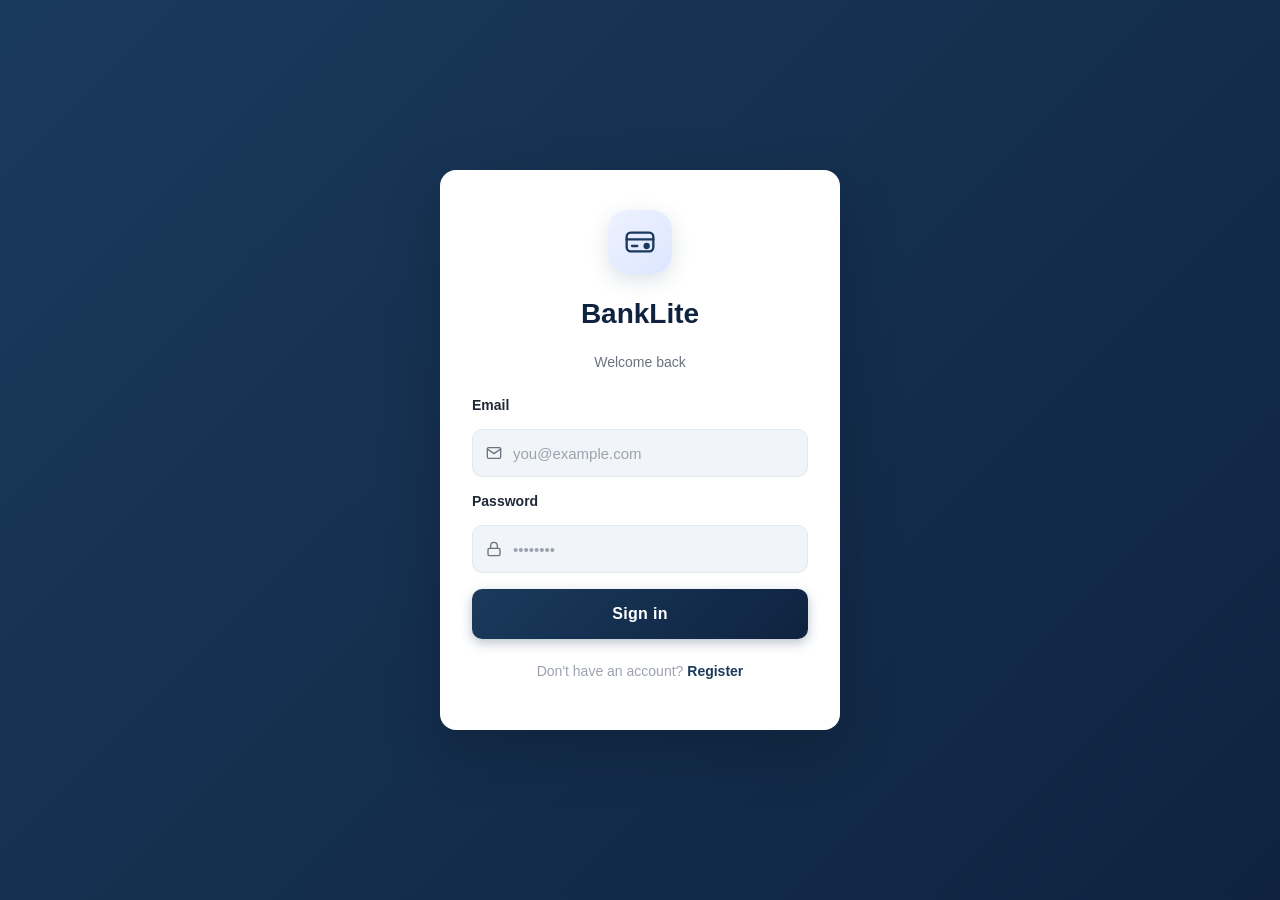
==== Frontend/dashboard.html @ d85cfc62 "feat: add dashboard page with account display and navigation" ====
<!doctype html>
<html lang="en">
  <head>
    <meta charset="UTF-8" />
    <meta name="viewport" content="width=device-width, initial-scale=1.0" />
    <meta
      name="description"
      content="BankLite dashboard — view your accounts, balances and manage your finances."
    />
    <meta name="robots" content="index, follow" />
    <title>BankLite — Dashboard</title>
    <link rel="stylesheet" href="css/styles.css" />
    <link rel="icon" href="xfavicon.ico" type="image/x-icon" />
  </head>
  <body class="dashboard-body">
    <div class="dashboard-layout">
      <aside class="sidebar">
        <div class="sidebar-brand">
          <svg
            xmlns="http://www.w3.org/2000/svg"
            width="24"
            height="24"
            viewBox="0 0 24 24"
            fill="none"
            stroke="#fff"
            stroke-width="1.75"
            stroke-linecap="round"
            stroke-linejoin="round"
          >
            <rect x="2" y="5" width="20" height="14" rx="3" />
            <line x1="2" y1="10" x2="22" y2="10" />
            <line x1="6" y1="15" x2="10" y2="15" />
            <circle cx="17" cy="15" r="1.5" fill="#fff" />
          </svg>
          <span>BankLite</span>
        </div>
        <nav class="sidebar-nav">
          <a href="dashboard.html" class="active">Dashboard</a>
          <a href="deposit.html">Deposit</a>
          <a href="withdraw.html">Withdraw</a>
          <a href="transfer.html">Transfer</a>
          <a href="transactions.html">Transactions</a>
        </nav>
        <button id="logout-btn">Logout</button>
      </aside>

      <main class="dashboard-main">
        <h1 class="dashboard-title">My Accounts</h1>
        <p id="loading-msg">Loading accounts...</p>
        <div
          id="error-msg"
          class="error-msg"
          role="alert"
          aria-live="polite"
        ></div>
        <div id="accounts-container"></div>
      </main>
    </div>
    <script src="js/api.js"></script>
    <script src="js/auth.js"></script>
    <script src="js/dashboard.js"></script>
  </body>
</html>
---- Frontend/css/styles.css ----
* {
  margin: 0;
  padding: 0;
  box-sizing: border-box;
}

body {
  background: linear-gradient(135deg, #1a3a5c 0%, #0f2340 100%);
  font-family: -apple-system, BlinkMacSystemFont, "Segoe UI", sans-serif;
  min-height: 100vh;
}

.auth-page {
  display: flex;
  align-items: center;
  justify-content: center;
}

main {
  width: 100%;
  display: flex;
  justify-content: center;
  align-items: center;
  padding: 1rem;
}

h1 {
  font-size: 1.75rem;
  font-weight: 700;
  color: #0f2340;
  margin: 0 0 0.5rem 0;
  text-align: center;
}

p {
  text-align: center;
  font-size: 0.875rem;
  color: #6b7280;
  margin-bottom: 0.7rem;
  font-weight: 500;
}

label {
  font-size: 0.875rem;
  font-weight: 600;
  color: #1f2937;
}

form {
  background-color: #ffffff;
  padding: 2.5rem 2rem;
  border-radius: 16px;
  width: 100%;
  max-width: 400px;
  box-shadow: 0 20px 60px rgba(0, 0, 0, 0.2);
  display: flex;
  flex-direction: column;
  gap: 1rem;
  animation: fadeInUp 0.4s ease;
}

input {
  width: 100%;
  height: 48px;
  padding: 0 14px 0 40px;
  border: 1.5px solid #e2e8f0;
  border-radius: 10px;
  font-size: 0.9375rem;
  color: #1f2937;
  background: #f1f5f9;
  outline: none;
  box-sizing: border-box;
  transition: all 0.2s;
}

.input-wrap {
  position: relative;
}

.input-icon {
  position: absolute;
  left: 14px;
  top: 50%;
  transform: translateY(-50%);
  pointer-events: none;
  stroke: #6b7280;
}

input:focus {
  outline: none;
  border: 1.5px solid #1a3a5c;
  box-shadow: 0 0 0 3px rgba(26, 58, 92, 0.15);
  background: #ffffff;
}

input::placeholder {
  color: #9ca3af;
}

button {
  width: 100%;
  height: 50px;
  background: linear-gradient(135deg, #1a3a5c 0%, #0f2340 100%);
  color: #ffffff;
  border: none;
  border-radius: 10px;
  font-size: 1rem;
  font-weight: 700;
  cursor: pointer;
  transition: all 0.2s;
  letter-spacing: 0.3px;
  box-shadow: 0 4px 12px rgba(26, 58, 92, 0.3);
}

button:hover {
  transform: translateY(-2px);
  box-shadow: 0 8px 20px rgba(26, 58, 92, 0.4);
}

button:active {
  transform: translateY(0);
  box-shadow: 0 4px 12px rgba(26, 58, 92, 0.3);
}

a {
  display: inline;
  text-align: center;
  font-size: 0.875rem;
  color: #4b5563;
  text-decoration: none;
  margin-top: 0.5rem;
  font-weight: 500;
}

a span {
  color: #1a3a5c;
  font-weight: 700;
}

a:hover {
  color: #1a3a5c;
}

.logo {
  display: flex;
  justify-content: center;
  margin-bottom: 0.5rem;
}

.logo svg {
  background: linear-gradient(135deg, #eef2ff 0%, #dde6ff 100%);
  padding: 16px;
  border-radius: 20px;
  width: 64px;
  height: 64px;
  box-shadow: 0 6px 20px rgba(26, 58, 92, 0.15);
}

.muted {
  color: #9ca3af;
  font-weight: 400;
}

.link-accent {
  color: #1a3a5c;
  font-weight: 700;
}

.link-accent:hover {
  text-decoration: underline;
}

.error-msg {
  display: none;
  background: #fee2e2;
  color: #991b1b;
  padding: 10px;
  border-radius: 8px;
  font-size: 0.875rem;
  text-align: center;
}

input.error {
  border-color: #dc2626;
}

.auth-footer {
  text-align: center;
  font-size: 0.875rem;
  margin-top: 0.5rem;
}

@keyframes fadeInUp {
  from {
    opacity: 0;
    transform: translateY(20px);
  }
  to {
    opacity: 1;
    transform: translateY(0);
  }
}

.dashboard-layout {
  display: flex;
  min-height: 100vh;
  align-items: flex-start;
}

.sidebar {
  width: 220px;
  min-height: 100vh;
  background: linear-gradient(180deg, #1a3a5c 0%, #0f2340 100%);
  display: flex;
  flex-direction: column;
  padding: 2rem 1.25rem;
  gap: 2rem;
  flex-shrink: 0;
}

.sidebar-brand {
  display: flex;
  align-items: center;
  gap: 0.75rem;
  color: #fff;
  font-size: 1.2rem;
  font-weight: 700;
}

.sidebar-nav {
  display: flex;
  flex-direction: column;
  gap: 0.5rem;
  flex: 1;
}

.sidebar-nav a {
  color: rgba(255, 255, 255, 0.7);
  text-decoration: none;
  padding: 0.65rem 1rem;
  border-radius: 8px;
  font-size: 0.95rem;
  font-weight: 500;
  transition: all 0.2s;
}

.sidebar-nav a:hover,
.sidebar-nav a.active {
  background: rgba(255, 255, 255, 0.12);
  color: #fff;
}

#logout-btn {
  width: 100%;
  height: auto;
  padding: 0.65rem 1rem;
  background: rgba(255, 255, 255, 0.1);
  border: 1px solid rgba(255, 255, 255, 0.2);
  border-radius: 8px;
  color: #fff;
  font-weight: 600;
  cursor: pointer;
  text-align: left;
}

#logout-btn:hover {
  background: rgba(255, 255, 255, 0.2);
  transform: none;
  box-shadow: none;
}

.dashboard-main {
  flex: 1;
  padding: 2rem;
  background: #f1f5f9;
  display: flex;
  flex-direction: column;
}

.dashboard-title {
  color: #0f2340;
  font-size: 1.5rem;
  font-weight: 700;
  margin-bottom: 1.5rem;
  text-align: left;
}

#accounts-container {
  width: 100%;
}

.account-card {
  background: #fff;
  border-radius: 12px;
  padding: 1.75rem;
  width: 100%;
  box-shadow: 0 4px 12px rgba(0, 0, 0, 0.08);
}

.account-card h2 {
  color: #1a3a5c;
  font-size: 1.1rem;
  margin: 0 0 0.25rem 0;
  text-align: left;
}

.account-card p {
  text-align: left;
  margin: 0;
  color: #6b7280;
  font-size: 0.85rem;
}

.account-card p:last-child {
  font-size: 1.75rem;
  font-weight: 700;
  color: #0f2340;
  margin-top: 0.5rem;
}
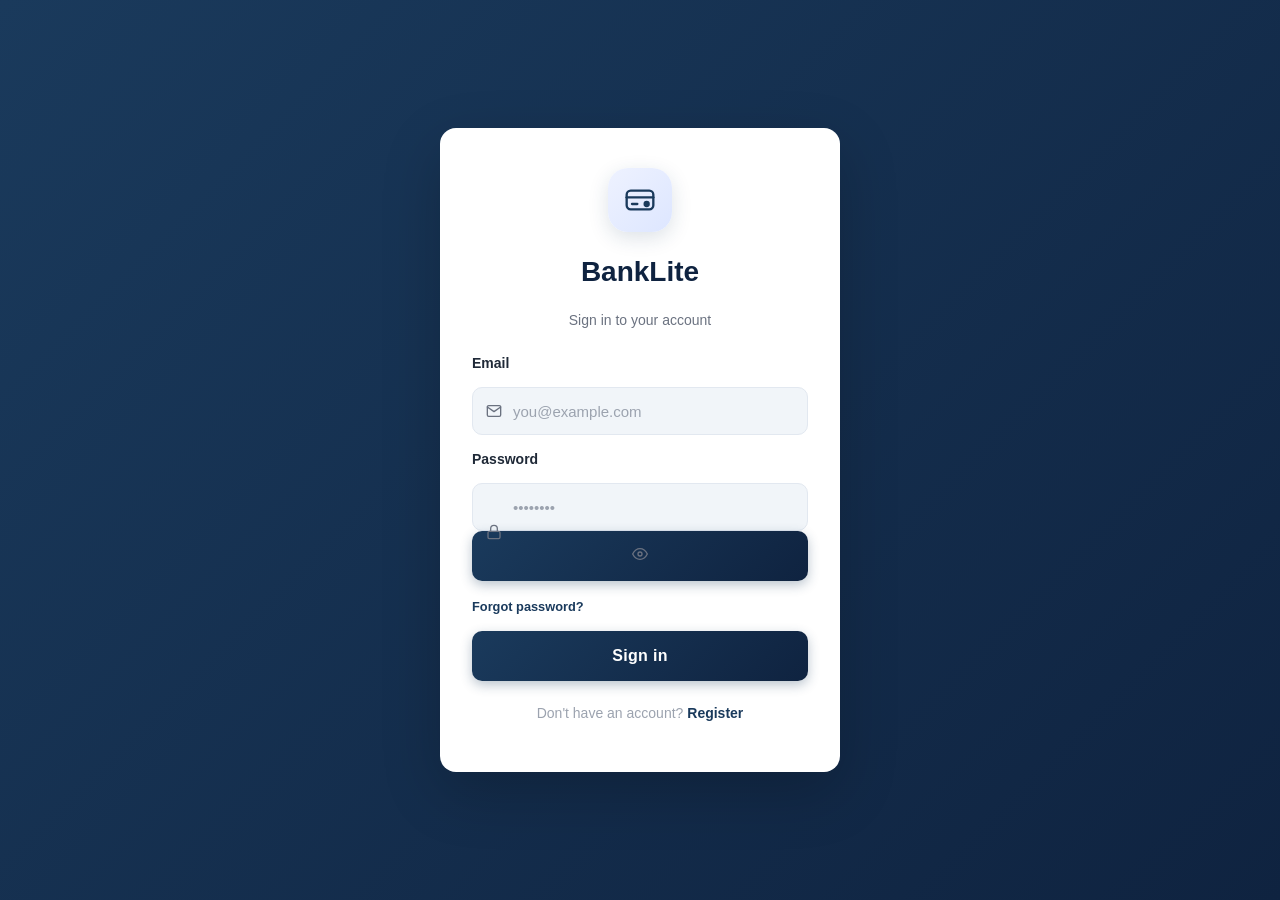
==== commit ac0a4a9e: "feat: add Inter font, toggle password button and forgot password link to login page" ====
--- a/Frontend/dashboard.html
+++ b/Frontend/dashboard.html
@@ -10,6 +10,10 @@
     <meta name="robots" content="index, follow" />
     <title>BankLite — Dashboard</title>
     <link rel="stylesheet" href="css/styles.css" />
+    <link
+      href="https://fonts.googleapis.com/css2?family=Inter:wght@400;500;600;700&display=swap"
+      rel="stylesheet"
+    />
     <link rel="icon" href="xfavicon.ico" type="image/x-icon" />
   </head>
   <body class="dashboard-body">
@@ -45,8 +49,8 @@
       </aside>
 
       <main class="dashboard-main">
-        <h1 class="dashboard-title">My Accounts</h1>
-        <p id="loading-msg">Loading accounts...</p>
+        <h1 class="dashboard-title" id="dashboard-title"></h1>
+        <p id="welcome-msg" style="display: none"></p>
         <div
           id="error-msg"
           class="error-msg"
@@ -54,6 +58,34 @@
           aria-live="polite"
         ></div>
         <div id="accounts-container"></div>
+
+        <div
+          class="form-card"
+          id="create-account-section"
+          style="display: none"
+        >
+          <h2 class="section-title">Create Account</h2>
+          <div
+            id="create-error-msg"
+            class="error-msg"
+            role="alert"
+            aria-live="polite"
+          ></div>
+          <div
+            id="create-success-msg"
+            class="success-msg"
+            role="status"
+            aria-live="polite"
+          ></div>
+          <div class="form-group">
+            <label for="account-type-select">Account Type</label>
+            <select id="account-type-select">
+              <option value="0">Chequing</option>
+              <option value="1">Savings</option>
+            </select>
+          </div>
+          <button id="create-account-btn">Create Account</button>
+        </div>
       </main>
     </div>
     <script src="js/api.js"></script>
--- a/Frontend/css/styles.css
+++ b/Frontend/css/styles.css
@@ -201,6 +201,12 @@
   }
 }
 
+@keyframes spin {
+  to {
+    transform: rotate(360deg);
+  }
+}
+
 .dashboard-layout {
   display: flex;
   min-height: 100vh;
@@ -275,6 +281,8 @@
   background: #f1f5f9;
   display: flex;
   flex-direction: column;
+  animation: fadeInUp 0.3s ease both;
+  animation-delay: 0.1s;
 }
 
 .dashboard-title {
@@ -283,6 +291,10 @@
   font-weight: 700;
   margin-bottom: 1.5rem;
   text-align: left;
+}
+
+.dashboard-layout {
+  background: #f1f5f9;
 }
 
 #accounts-container {
@@ -295,6 +307,27 @@
   padding: 1.75rem;
   width: 100%;
   box-shadow: 0 4px 12px rgba(0, 0, 0, 0.08);
+  margin-bottom: 1rem;
+  animation: fadeInUp 0.3s ease both;
+  transition:
+    transform 0.2s ease,
+    box-shadow 0.2s ease;
+  cursor: pointer;
+}
+
+.account-card:hover {
+  transform: translateY(-5px);
+  box-shadow: 0 12px 28px rgba(0, 0, 0, 0.15);
+}
+
+.account-card:nth-child(2) {
+  animation-delay: 0.1s;
+}
+.account-card:nth-child(3) {
+  animation-delay: 0.2s;
+}
+.account-card:nth-child(4) {
+  animation-delay: 0.3s;
 }
 
 .account-card h2 {
@@ -317,3 +350,313 @@
   color: #0f2340;
   margin-top: 0.5rem;
 }
+
+.card-header {
+  display: flex;
+  align-items: center;
+  gap: 0.75rem;
+  margin-bottom: 0.5rem;
+}
+
+.copy-btn {
+  width: 28px;
+  height: 28px;
+  padding: 0;
+  background: transparent;
+  border: none;
+  border-radius: 6px;
+  cursor: pointer;
+  display: flex;
+  align-items: center;
+  justify-content: center;
+  box-shadow: none;
+  transition: background 0.2s;
+  flex-shrink: 0;
+}
+
+.copy-btn:hover {
+  background: #eef2ff;
+  transform: none;
+  box-shadow: none;
+}
+
+.copy-btn svg {
+  width: 15px;
+  height: 15px;
+}
+
+.account-number-row {
+  display: flex;
+  align-items: center;
+  gap: 0.4rem;
+  margin-bottom: 0.25rem;
+}
+
+.account-icon {
+  width: 36px;
+  height: 36px;
+  border-radius: 8px;
+  background: #eef2ff;
+  display: flex;
+  align-items: center;
+  justify-content: center;
+  flex-shrink: 0;
+}
+
+.account-icon svg {
+  width: 18px;
+  height: 18px;
+  stroke: #1a3a5c;
+}
+
+.total-balance {
+  background: linear-gradient(135deg, #1a3a5c, #0f2340);
+  border-radius: 12px;
+  padding: 1.5rem;
+  margin-bottom: 1rem;
+  color: #fff;
+}
+
+.total-balance p {
+  color: rgba(255, 255, 255, 0.7);
+  font-size: 0.875rem;
+  margin: 0;
+  text-align: left;
+}
+
+.total-balance h2 {
+  color: #fff;
+  font-size: 2rem;
+  font-weight: 700;
+  margin: 0.25rem 0 0 0;
+  text-align: left;
+}
+
+#create-account-btn {
+  margin-top: 0.5rem;
+}
+
+.form-card {
+  background: #fff;
+  border-radius: 12px;
+  padding: 1.75rem;
+  width: 100%;
+  max-width: 400px;
+  box-shadow: 0 4px 12px rgba(0, 0, 0, 0.08);
+  display: flex;
+  flex-direction: column;
+  gap: 1.25rem;
+  animation: fadeInUp 0.5s ease both;
+}
+
+.form-group {
+  display: flex;
+  flex-direction: column;
+  gap: 0.5rem;
+}
+
+.form-card button {
+  margin-top: 0.5rem;
+}
+
+.form-group select {
+  height: 48px;
+  padding: 0 14px;
+  border: 1.5px solid #e2e8f0;
+  border-radius: 10px;
+  font-size: 0.9375rem;
+  color: #1f2937;
+  background: #f1f5f9;
+  outline: none;
+}
+
+.form-group select:focus {
+  border: 1.5px solid #1a3a5c;
+  box-shadow: 0 0 0 3px rgba(26, 58, 92, 0.15);
+  background: #ffffff;
+}
+
+.balance-display {
+  font-size: 1.5rem;
+  font-weight: 700;
+  color: #0f2340;
+  margin: 0;
+  text-align: left;
+}
+
+.success-msg {
+  display: none;
+  background: #dcfce7;
+  color: #166534;
+  padding: 10px;
+  border-radius: 8px;
+  font-size: 0.875rem;
+  text-align: center;
+}
+
+.transaction-row {
+  display: flex;
+  justify-content: space-between;
+  align-items: center;
+  padding: 0.875rem 0;
+  border-bottom: 1px solid #e5e7eb;
+  gap: 1rem;
+}
+
+.transaction-row:last-child {
+  border-bottom: none;
+}
+
+.transaction-type {
+  font-weight: 600;
+  font-size: 0.875rem;
+  color: #1a3a5c;
+  min-width: 80px;
+}
+
+.transaction-desc {
+  flex: 1;
+  font-size: 0.875rem;
+  color: #6b7280;
+}
+
+.transaction-amount {
+  font-weight: 700;
+  font-size: 0.95rem;
+  color: #0f2340;
+}
+
+.transaction-date {
+  font-size: 0.8rem;
+  color: #9ca3af;
+  min-width: 80px;
+  text-align: right;
+}
+
+.transaction-row.deposit .transaction-type {
+  color: #16a34a;
+}
+
+.transaction-row.withdrawal .transaction-type {
+  color: #dc2626;
+}
+
+.pagination {
+  display: flex;
+  align-items: center;
+  justify-content: space-between;
+  margin-top: 1rem;
+  gap: 1rem;
+}
+
+.pagination button {
+  width: auto;
+  height: auto;
+  padding: 0.5rem 1rem;
+  font-size: 0.875rem;
+}
+
+#page-info {
+  font-size: 0.875rem;
+  color: #6b7280;
+}
+
+.no-transactions {
+  text-align: center;
+  color: #9ca3af;
+  padding: 2rem 0;
+}
+
+.empty-state {
+  background: #fff;
+  border-radius: 12px;
+  padding: 3rem 2rem;
+  text-align: center;
+  box-shadow: 0 4px 12px rgba(0, 0, 0, 0.08);
+  color: #0f2340;
+  font-size: 1.1rem;
+  font-weight: 600;
+}
+
+.empty-state a {
+  color: #1a3a5c;
+  font-weight: 700;
+  text-decoration: underline;
+}
+
+.btn-loading {
+  position: relative;
+  color: transparent !important;
+  pointer-events: none;
+  opacity: 0.8;
+}
+
+.btn-loading::after {
+  content: "";
+  position: absolute;
+  width: 18px;
+  height: 18px;
+  border: 2.5px solid rgba(255, 255, 255, 0.3);
+  border-top-color: #ffffff;
+  border-radius: 50%;
+  animation: spin 0.7s linear infinite;
+  top: calc(50% - 9px);
+  left: calc(50% - 9px);
+  transform: none;
+}
+
+#welcome-msg {
+  text-align: left !important;
+  color: #1a3a5c;
+  font-weight: 600;
+  font-size: 1rem;
+  margin-bottom: 1rem;
+}
+
+.typing-cursor::after {
+  content: "|";
+  animation: blink 0.7s step-end infinite;
+  color: #1a3a5c;
+}
+
+@keyframes blink {
+  0%,
+  100% {
+    opacity: 1;
+  }
+  50% {
+    opacity: 0;
+  }
+}
+
+.flash-green {
+  animation: flashGreen 1s ease;
+}
+
+.flash-red {
+  animation: flashRed 1s ease;
+}
+
+@keyframes flashGreen {
+  0% {
+    color: #0f2340;
+  }
+  50% {
+    color: #16a34a;
+  }
+  100% {
+    color: #0f2340;
+  }
+}
+
+@keyframes flashRed {
+  0% {
+    color: #0f2340;
+  }
+  50% {
+    color: #dc2626;
+  }
+  100% {
+    color: #0f2340;
+  }
+}
